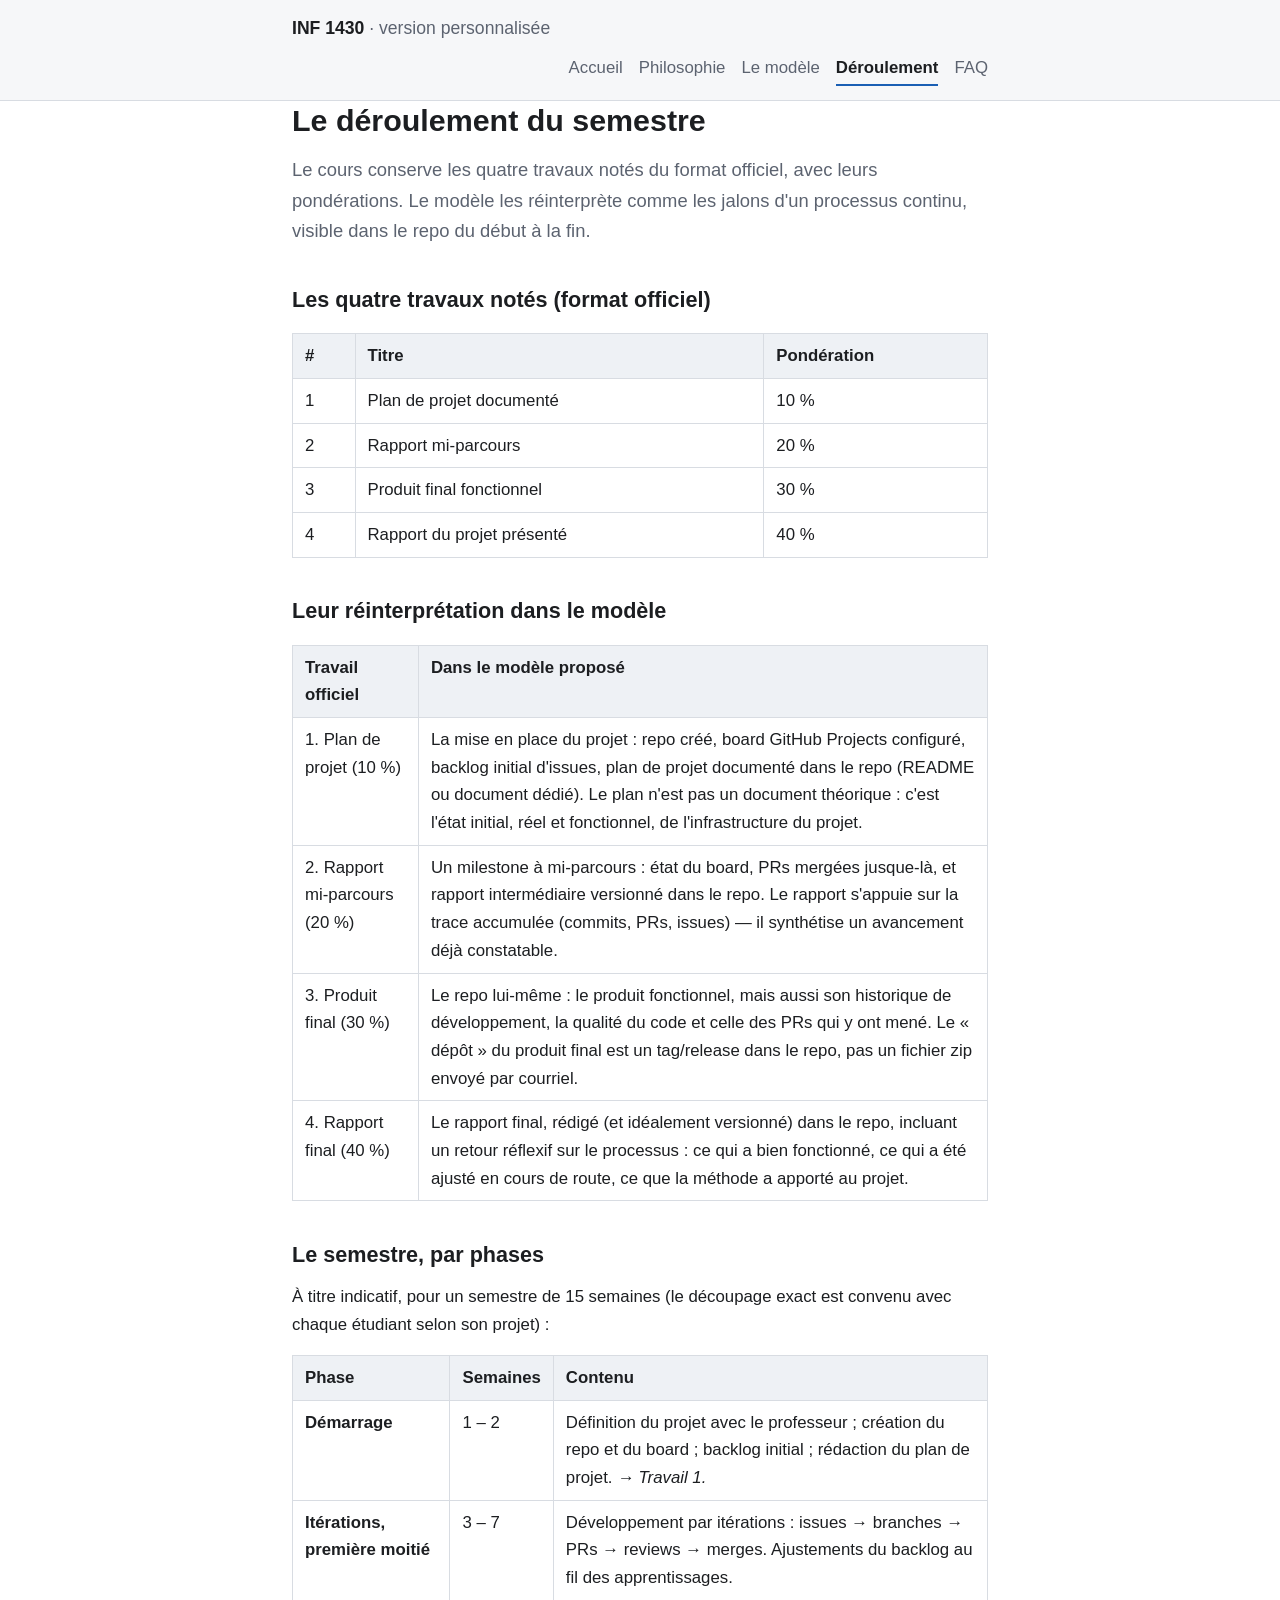
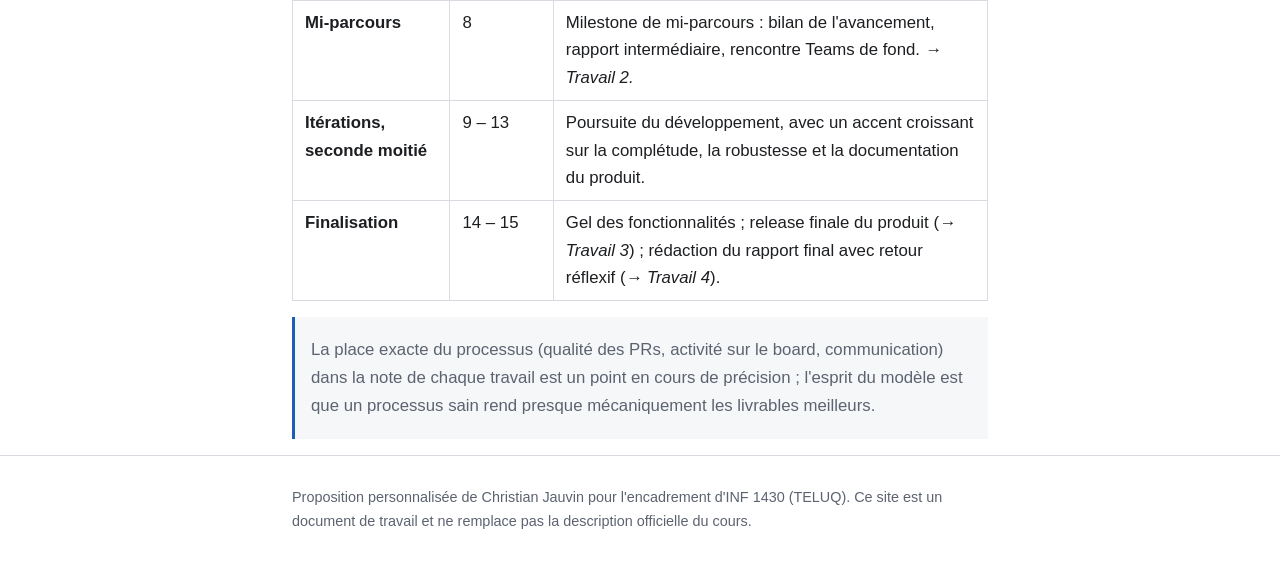
==== deroulement.html @ c61f6b23 "Squelette du site : plan de conception, 5 pages HTML et feuille de style Co-Authored-By: Claude Fabl" ====
<!DOCTYPE html>
<html lang="fr">
<head>
  <meta charset="utf-8">
  <meta name="viewport" content="width=device-width, initial-scale=1">
  <title>Déroulement — INF 1430, version personnalisée</title>
  <meta name="description" content="Le semestre pas à pas, et la correspondance entre les quatre travaux notés officiels et leur réinterprétation dans le modèle.">
  <link rel="stylesheet" href="style.css">
</head>
<body>

<header class="site-header">
  <div class="container">
    <a class="brand" href="index.html">INF 1430 <span>· version personnalisée</span></a>
    <nav>
      <a href="index.html">Accueil</a>
      <a href="philosophie.html">Philosophie</a>
      <a href="modele.html">Le modèle</a>
      <a href="deroulement.html" aria-current="page">Déroulement</a>
      <a href="faq.html">FAQ</a>
    </nav>
  </div>
</header>

<main class="container">

  <h1>Le déroulement du semestre</h1>

  <p class="lead">
    Le cours conserve les quatre travaux notés du format officiel, avec leurs
    pondérations. Le modèle les réinterprète comme les jalons d'un processus
    continu, visible dans le repo du début à la fin.
  </p>

  <h2>Les quatre travaux notés (format officiel)</h2>

  <div class="table-wrap">
    <table>
      <thead>
        <tr>
          <th>#</th>
          <th>Titre</th>
          <th>Pondération</th>
        </tr>
      </thead>
      <tbody>
        <tr><td>1</td><td>Plan de projet documenté</td><td>10 %</td></tr>
        <tr><td>2</td><td>Rapport mi-parcours</td><td>20 %</td></tr>
        <tr><td>3</td><td>Produit final fonctionnel</td><td>30 %</td></tr>
        <tr><td>4</td><td>Rapport du projet présenté</td><td>40 %</td></tr>
      </tbody>
    </table>
  </div>

  <h2>Leur réinterprétation dans le modèle</h2>

  <div class="table-wrap">
    <table>
      <thead>
        <tr>
          <th>Travail officiel</th>
          <th>Dans le modèle proposé</th>
        </tr>
      </thead>
      <tbody>
        <tr>
          <td>1. Plan de projet (10 %)</td>
          <td>La mise en place du projet : repo créé, board GitHub Projects
          configuré, backlog initial d'issues, plan de projet documenté dans
          le repo (README ou document dédié). Le plan n'est pas un document
          théorique : c'est l'état initial, réel et fonctionnel, de
          l'infrastructure du projet.</td>
        </tr>
        <tr>
          <td>2. Rapport mi-parcours (20 %)</td>
          <td>Un milestone à mi-parcours : état du board, PRs mergées jusque-là,
          et rapport intermédiaire versionné dans le repo. Le rapport
          s'appuie sur la trace accumulée (commits, PRs, issues) — il
          synthétise un avancement déjà constatable.</td>
        </tr>
        <tr>
          <td>3. Produit final (30 %)</td>
          <td>Le repo lui-même : le produit fonctionnel, mais aussi son
          historique de développement, la qualité du code et celle des PRs
          qui y ont mené. Le « dépôt » du produit final est un tag/release
          dans le repo, pas un fichier zip envoyé par courriel.</td>
        </tr>
        <tr>
          <td>4. Rapport final (40 %)</td>
          <td>Le rapport final, rédigé (et idéalement versionné) dans le repo,
          incluant un retour réflexif sur le processus : ce qui a bien
          fonctionné, ce qui a été ajusté en cours de route, ce que la
          méthode a apporté au projet.</td>
        </tr>
      </tbody>
    </table>
  </div>

  <h2>Le semestre, par phases</h2>

  <p>
    À titre indicatif, pour un semestre de 15 semaines (le découpage exact
    est convenu avec chaque étudiant selon son projet) :
  </p>

  <div class="table-wrap">
    <table>
      <thead>
        <tr>
          <th>Phase</th>
          <th>Semaines</th>
          <th>Contenu</th>
        </tr>
      </thead>
      <tbody>
        <tr>
          <td><strong>Démarrage</strong></td>
          <td>1 – 2</td>
          <td>Définition du projet avec le professeur ; création du repo et du
          board ; backlog initial ; rédaction du plan de projet.
          <em>→ Travail 1.</em></td>
        </tr>
        <tr>
          <td><strong>Itérations, première moitié</strong></td>
          <td>3 – 7</td>
          <td>Développement par itérations : issues → branches → PRs → reviews
          → merges. Ajustements du backlog au fil des apprentissages.</td>
        </tr>
        <tr>
          <td><strong>Mi-parcours</strong></td>
          <td>8</td>
          <td>Milestone de mi-parcours : bilan de l'avancement, rapport
          intermédiaire, rencontre Teams de fond.
          <em>→ Travail 2.</em></td>
        </tr>
        <tr>
          <td><strong>Itérations, seconde moitié</strong></td>
          <td>9 – 13</td>
          <td>Poursuite du développement, avec un accent croissant sur la
          complétude, la robustesse et la documentation du produit.</td>
        </tr>
        <tr>
          <td><strong>Finalisation</strong></td>
          <td>14 – 15</td>
          <td>Gel des fonctionnalités ; release finale du produit
          (<em>→ Travail 3</em>) ; rédaction du rapport final avec retour
          réflexif (<em>→ Travail 4</em>).</td>
        </tr>
      </tbody>
    </table>
  </div>

  <blockquote>
    <p>La place exacte du processus (qualité des PRs, activité sur le board,
    communication) dans la note de chaque travail est un point en cours de
    précision ; l'esprit du modèle est que un processus sain rend presque
    mécaniquement les livrables meilleurs.</p>
  </blockquote>

</main>

<footer class="site-footer">
  <div class="container">
    <p>Proposition personnalisée de Christian Jauvin pour l'encadrement
    d'INF 1430 (TELUQ). Ce site est un document de travail et ne remplace pas
    la description officielle du cours.</p>
  </div>
</footer>

</body>
</html>
---- style.css ----
/* INF 1430 — version personnalisée
   Feuille de style unique. Design sobre, lisible, responsive,
   thèmes clair/sombre via prefers-color-scheme. */

:root {
  --bg: #ffffff;
  --bg-alt: #f6f7f9;
  --text: #1c1e21;
  --text-muted: #5c6370;
  --accent: #1a5fb4;
  --accent-hover: #14487f;
  --border: #d8dce2;
  --table-header-bg: #eef1f5;
  color-scheme: light dark;
}

@media (prefers-color-scheme: dark) {
  :root {
    --bg: #16181d;
    --bg-alt: #1f2229;
    --text: #e4e6ea;
    --text-muted: #9aa1ad;
    --accent: #6ea8e8;
    --accent-hover: #9cc3f0;
    --border: #343943;
    --table-header-bg: #262a33;
  }
}

* {
  box-sizing: border-box;
}

body {
  margin: 0;
  font-family: -apple-system, BlinkMacSystemFont, "Segoe UI", Roboto,
    "Helvetica Neue", Arial, sans-serif;
  font-size: 1.05rem;
  line-height: 1.65;
  color: var(--text);
  background: var(--bg);
}

.container {
  max-width: 46rem;
  margin: 0 auto;
  padding: 0 1.25rem;
}

/* ---------- En-tête et navigation ---------- */

.site-header {
  border-bottom: 1px solid var(--border);
  background: var(--bg-alt);
}

.site-header .container {
  display: flex;
  flex-wrap: wrap;
  align-items: baseline;
  gap: 0.5rem 1.5rem;
  padding-top: 0.9rem;
  padding-bottom: 0.9rem;
}

.brand {
  font-weight: 700;
  font-size: 1.1rem;
  text-decoration: none;
  color: var(--text);
  white-space: nowrap;
}

.brand span {
  font-weight: 400;
  color: var(--text-muted);
}

.site-header nav {
  display: flex;
  flex-wrap: wrap;
  gap: 0.25rem 1rem;
  margin-left: auto;
}

.site-header nav a {
  text-decoration: none;
  color: var(--text-muted);
  padding: 0.15rem 0;
}

.site-header nav a:hover {
  color: var(--accent);
}

.site-header nav a[aria-current="page"] {
  color: var(--text);
  font-weight: 600;
  border-bottom: 2px solid var(--accent);
}

/* ---------- Contenu ---------- */

main {
  padding: 2.5rem 1.25rem 3rem;
}

h1 {
  font-size: 1.9rem;
  line-height: 1.25;
  margin: 0 0 1rem;
}

h2 {
  font-size: 1.35rem;
  margin: 2.2rem 0 0.6rem;
}

h3 {
  font-size: 1.1rem;
  margin: 1.6rem 0 0.4rem;
}

p {
  margin: 0.7rem 0;
}

a {
  color: var(--accent);
}

a:hover {
  color: var(--accent-hover);
}

ul,
ol {
  padding-left: 1.4rem;
}

li {
  margin: 0.35rem 0;
}

.lead {
  font-size: 1.15rem;
  color: var(--text-muted);
}

blockquote {
  margin: 1rem 0;
  padding: 0.5rem 1rem;
  border-left: 3px solid var(--accent);
  background: var(--bg-alt);
  color: var(--text-muted);
}

code {
  font-family: ui-monospace, SFMono-Regular, Menlo, Consolas, monospace;
  font-size: 0.9em;
  background: var(--bg-alt);
  border: 1px solid var(--border);
  border-radius: 4px;
  padding: 0.1em 0.35em;
}

/* ---------- Tableaux ---------- */

.table-wrap {
  overflow-x: auto;
  margin: 1rem 0;
}

table {
  border-collapse: collapse;
  width: 100%;
}

th,
td {
  border: 1px solid var(--border);
  padding: 0.5rem 0.75rem;
  text-align: left;
  vertical-align: top;
}

th {
  background: var(--table-header-bg);
}

/* ---------- Cartes (piliers en page d'accueil) ---------- */

.cards {
  display: grid;
  grid-template-columns: repeat(auto-fit, minmax(15rem, 1fr));
  gap: 1rem;
  margin: 1.5rem 0;
  padding: 0;
  list-style: none;
}

.cards li {
  margin: 0;
  padding: 1rem 1.1rem;
  border: 1px solid var(--border);
  border-radius: 8px;
  background: var(--bg-alt);
}

.cards h3 {
  margin: 0 0 0.4rem;
}

.cards p {
  margin: 0;
  color: var(--text-muted);
  font-size: 0.95rem;
}

/* ---------- FAQ ---------- */

details {
  border: 1px solid var(--border);
  border-radius: 8px;
  padding: 0.6rem 1rem;
  margin: 0.6rem 0;
  background: var(--bg-alt);
}

summary {
  font-weight: 600;
  cursor: pointer;
}

/* ---------- Pied de page ---------- */

.site-footer {
  border-top: 1px solid var(--border);
  color: var(--text-muted);
  font-size: 0.9rem;
}

.site-footer .container {
  padding-top: 1.2rem;
  padding-bottom: 1.6rem;
}
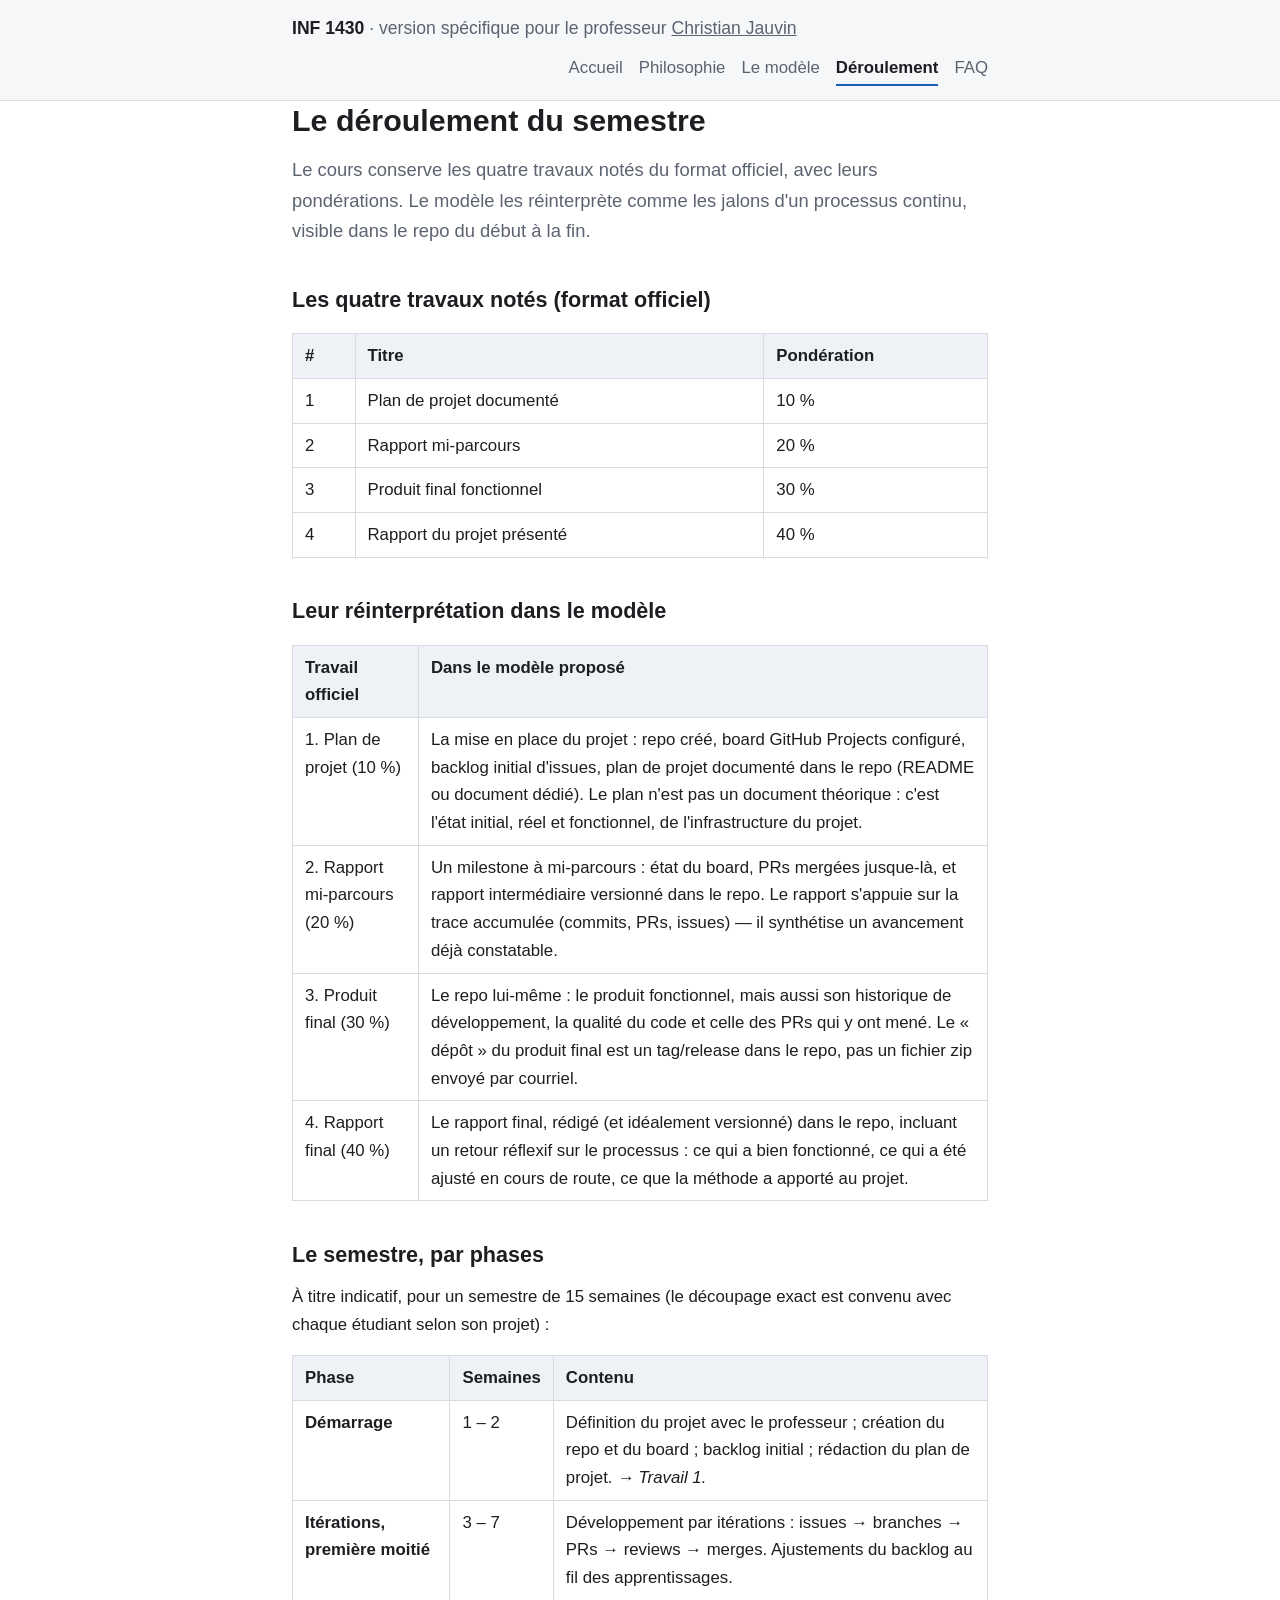
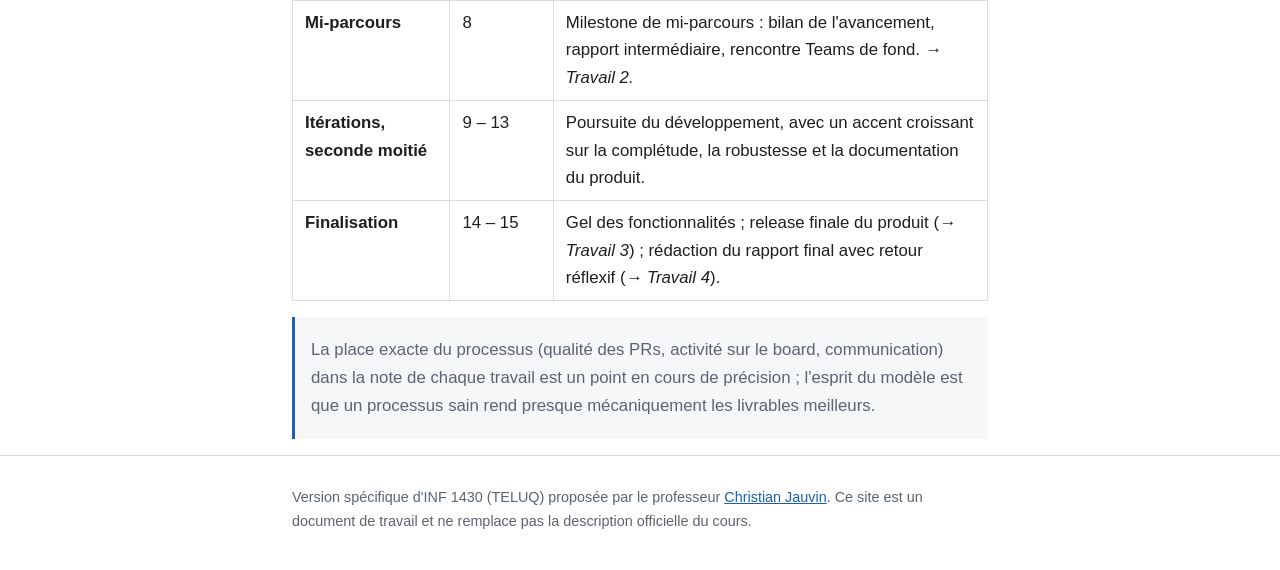
==== commit 3a2a13a4: "Remplace « version personnalisée » par « version spécifique pour le professeur Christian Jauvin » av" ====
--- a/deroulement.html
+++ b/deroulement.html
@@ -3,7 +3,7 @@
 <head>
   <meta charset="utf-8">
   <meta name="viewport" content="width=device-width, initial-scale=1">
-  <title>Déroulement — INF 1430, version personnalisée</title>
+  <title>Déroulement — INF 1430, version spécifique pour le professeur Christian Jauvin</title>
   <meta name="description" content="Le semestre pas à pas, et la correspondance entre les quatre travaux notés officiels et leur réinterprétation dans le modèle.">
   <link rel="stylesheet" href="style.css">
 </head>
@@ -11,7 +11,7 @@
 
 <header class="site-header">
   <div class="container">
-    <a class="brand" href="index.html">INF 1430 <span>· version personnalisée</span></a>
+    <p class="brand"><a href="index.html">INF 1430</a> <span>· version spécifique pour le professeur <a href="https://www.teluq.ca/communaute/corps-professoral/cjauvin">Christian Jauvin</a></span></p>
     <nav>
       <a href="index.html">Accueil</a>
       <a href="philosophie.html">Philosophie</a>
@@ -161,9 +161,10 @@
 
 <footer class="site-footer">
   <div class="container">
-    <p>Proposition personnalisée de Christian Jauvin pour l'encadrement
-    d'INF 1430 (TELUQ). Ce site est un document de travail et ne remplace pas
-    la description officielle du cours.</p>
+    <p>Version spécifique d'INF 1430 (TELUQ) proposée par le professeur
+    <a href="https://www.teluq.ca/communaute/corps-professoral/cjauvin">Christian Jauvin</a>.
+    Ce site est un document de travail et ne remplace pas la description
+    officielle du cours.</p>
   </div>
 </footer>
 
--- a/style.css
+++ b/style.css
@@ -64,16 +64,27 @@
 }
 
 .brand {
+  margin: 0;
   font-weight: 700;
   font-size: 1.1rem;
+}
+
+.brand > a {
   text-decoration: none;
   color: var(--text);
-  white-space: nowrap;
 }
 
 .brand span {
   font-weight: 400;
   color: var(--text-muted);
+}
+
+.brand span a {
+  color: inherit;
+}
+
+.brand span a:hover {
+  color: var(--accent);
 }
 
 .site-header nav {
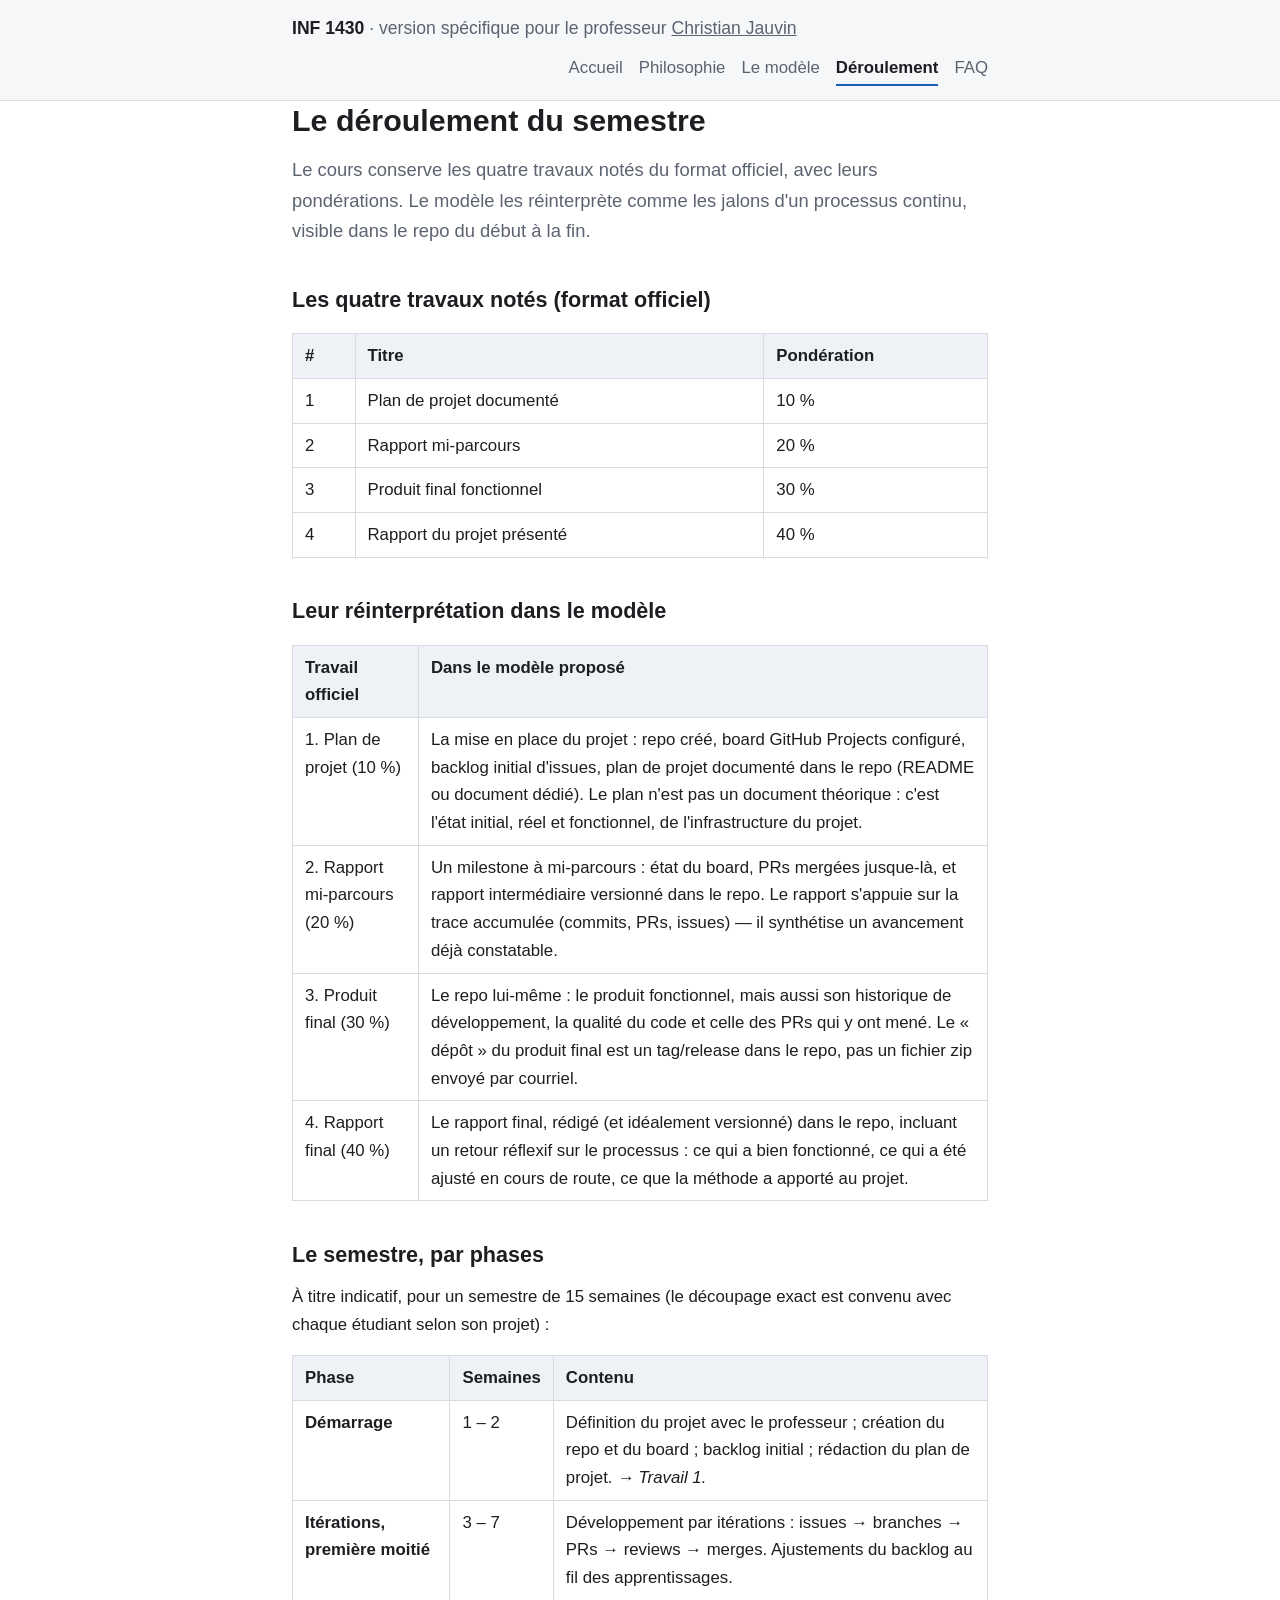
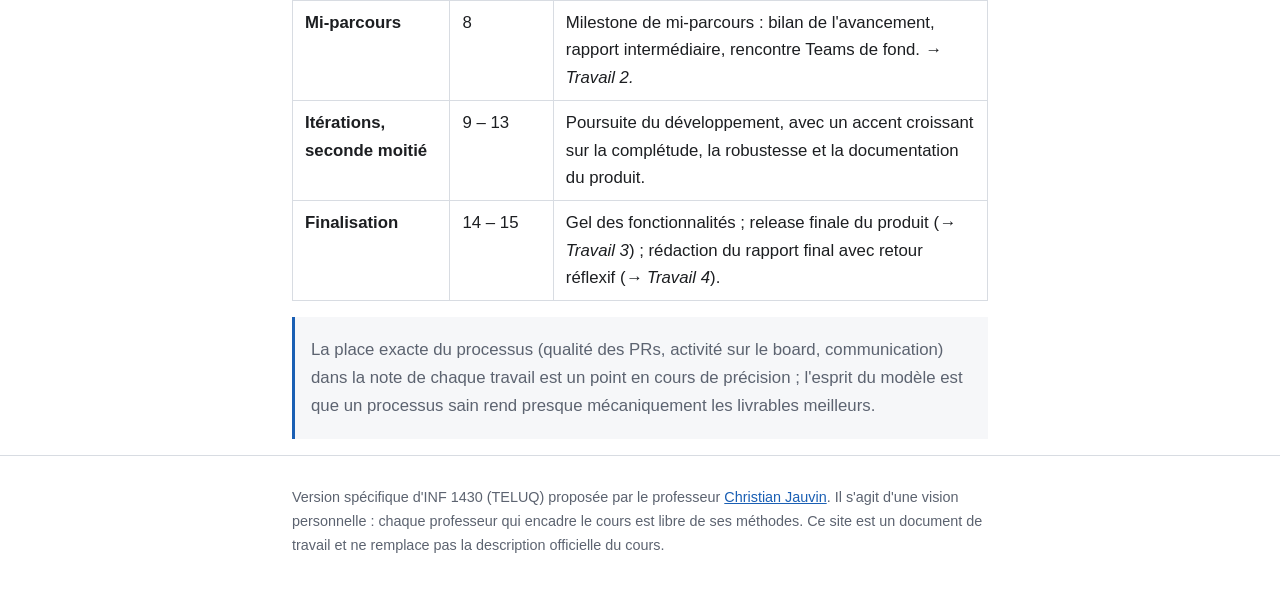
==== commit c9758a9a: "Précise que le modèle est la vision personnelle du professeur ; chaque professeur encadrant INF 1430" ====
--- a/deroulement.html
+++ b/deroulement.html
@@ -163,8 +163,9 @@
   <div class="container">
     <p>Version spécifique d'INF 1430 (TELUQ) proposée par le professeur
     <a href="https://www.teluq.ca/communaute/corps-professoral/cjauvin">Christian Jauvin</a>.
-    Ce site est un document de travail et ne remplace pas la description
-    officielle du cours.</p>
+    Il s'agit d'une vision personnelle : chaque professeur qui encadre le
+    cours est libre de ses méthodes. Ce site est un document de travail et ne
+    remplace pas la description officielle du cours.</p>
   </div>
 </footer>
 
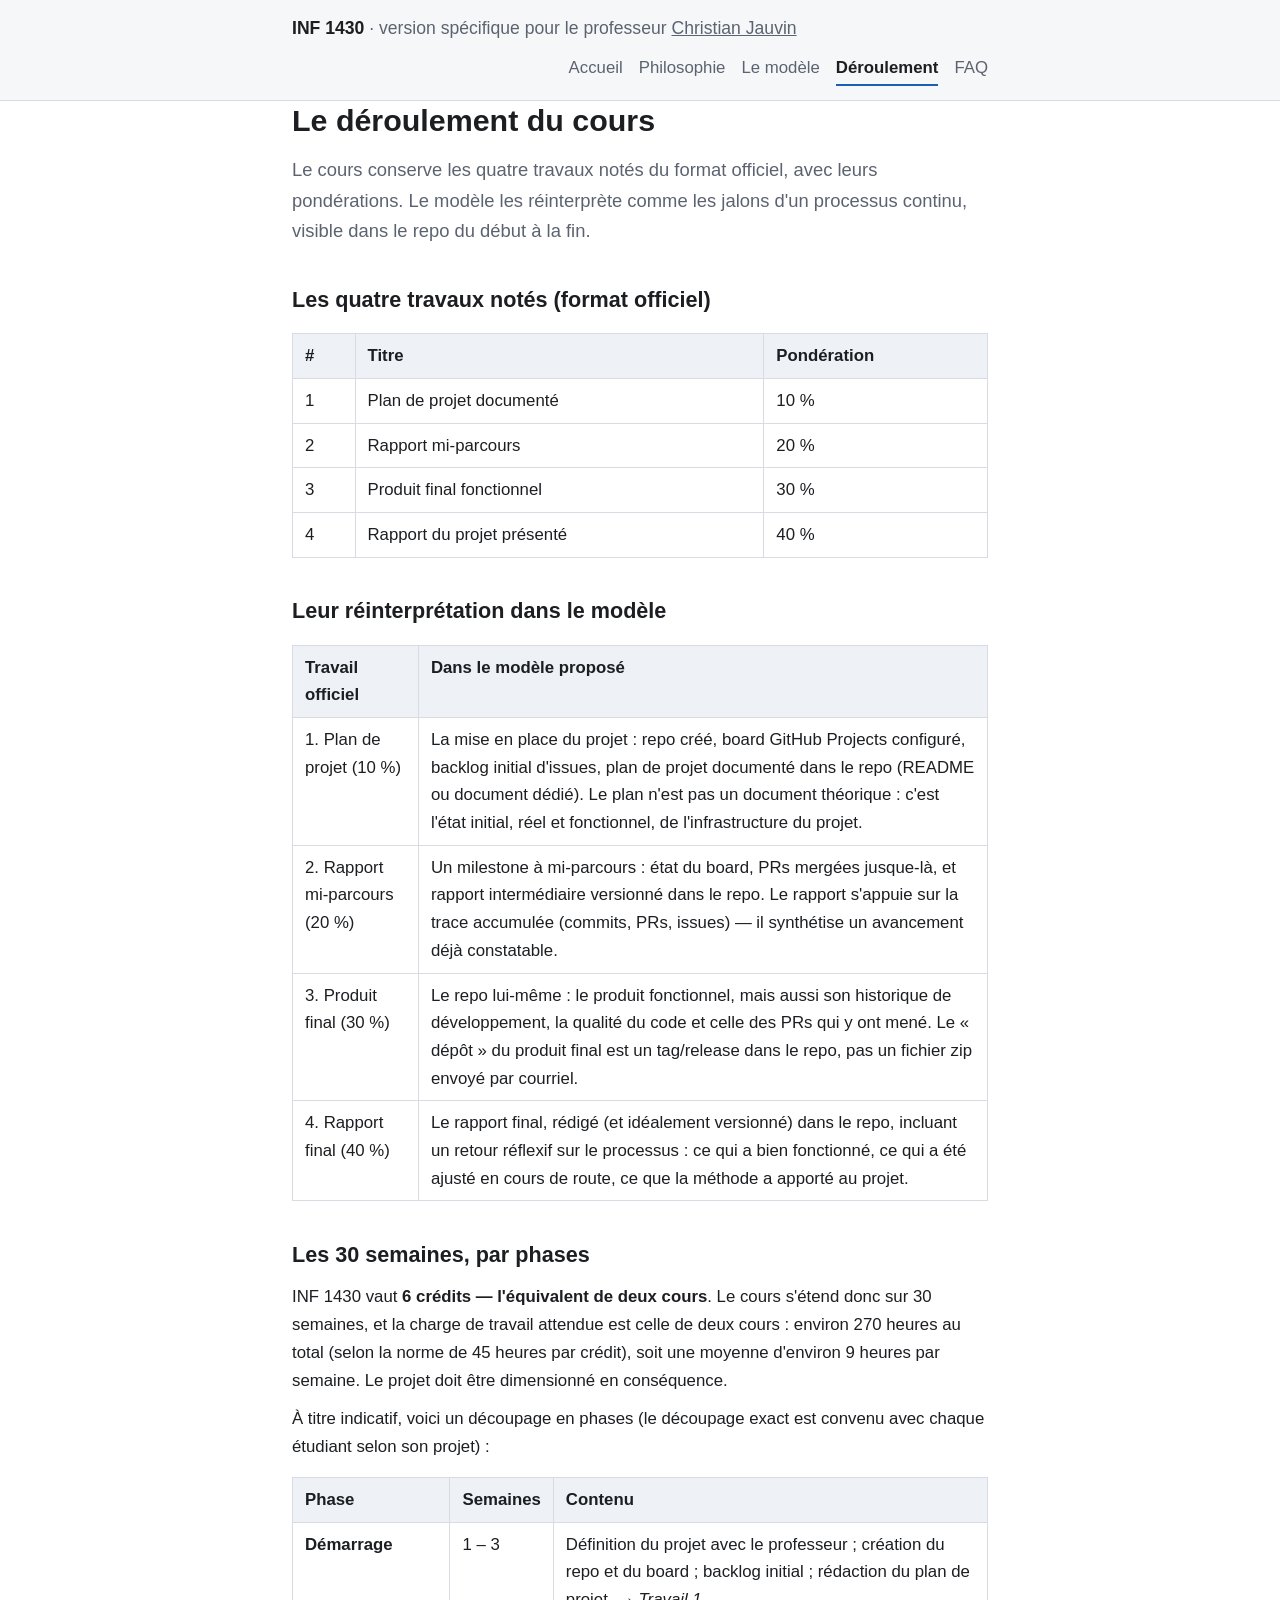
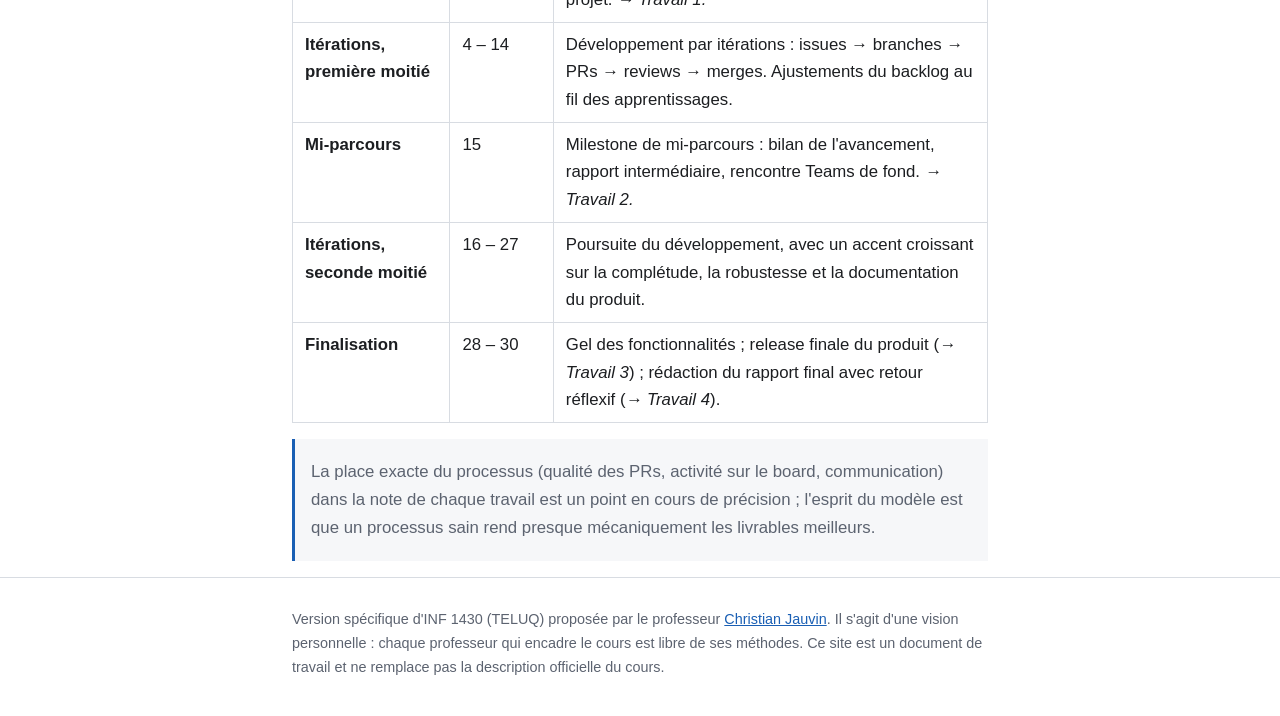
==== commit 068b40ef: "Corrige la durée du cours (30 semaines, pas 15) et mentionne la charge de travail de 6 crédits (deux" ====
--- a/deroulement.html
+++ b/deroulement.html
@@ -4,7 +4,7 @@
   <meta charset="utf-8">
   <meta name="viewport" content="width=device-width, initial-scale=1">
   <title>Déroulement — INF 1430, version spécifique pour le professeur Christian Jauvin</title>
-  <meta name="description" content="Le semestre pas à pas, et la correspondance entre les quatre travaux notés officiels et leur réinterprétation dans le modèle.">
+  <meta name="description" content="Les 30 semaines du cours pas à pas, et la correspondance entre les quatre travaux notés officiels et leur réinterprétation dans le modèle.">
   <link rel="stylesheet" href="style.css">
 </head>
 <body>
@@ -24,7 +24,7 @@
 
 <main class="container">
 
-  <h1>Le déroulement du semestre</h1>
+  <h1>Le déroulement du cours</h1>
 
   <p class="lead">
     Le cours conserve les quatre travaux notés du format officiel, avec leurs
@@ -96,11 +96,19 @@
     </table>
   </div>
 
-  <h2>Le semestre, par phases</h2>
+  <h2>Les 30 semaines, par phases</h2>
 
   <p>
-    À titre indicatif, pour un semestre de 15 semaines (le découpage exact
-    est convenu avec chaque étudiant selon son projet) :
+    INF 1430 vaut <strong>6 crédits — l'équivalent de deux cours</strong>. Le
+    cours s'étend donc sur 30 semaines, et la charge de travail attendue est
+    celle de deux cours : environ 270 heures au total (selon la norme de
+    45 heures par crédit), soit une moyenne d'environ 9 heures par semaine.
+    Le projet doit être dimensionné en conséquence.
+  </p>
+
+  <p>
+    À titre indicatif, voici un découpage en phases (le découpage exact est
+    convenu avec chaque étudiant selon son projet) :
   </p>
 
   <div class="table-wrap">
@@ -115,33 +123,33 @@
       <tbody>
         <tr>
           <td><strong>Démarrage</strong></td>
-          <td>1 – 2</td>
+          <td>1 – 3</td>
           <td>Définition du projet avec le professeur ; création du repo et du
           board ; backlog initial ; rédaction du plan de projet.
           <em>→ Travail 1.</em></td>
         </tr>
         <tr>
           <td><strong>Itérations, première moitié</strong></td>
-          <td>3 – 7</td>
+          <td>4 – 14</td>
           <td>Développement par itérations : issues → branches → PRs → reviews
           → merges. Ajustements du backlog au fil des apprentissages.</td>
         </tr>
         <tr>
           <td><strong>Mi-parcours</strong></td>
-          <td>8</td>
+          <td>15</td>
           <td>Milestone de mi-parcours : bilan de l'avancement, rapport
           intermédiaire, rencontre Teams de fond.
           <em>→ Travail 2.</em></td>
         </tr>
         <tr>
           <td><strong>Itérations, seconde moitié</strong></td>
-          <td>9 – 13</td>
+          <td>16 – 27</td>
           <td>Poursuite du développement, avec un accent croissant sur la
           complétude, la robustesse et la documentation du produit.</td>
         </tr>
         <tr>
           <td><strong>Finalisation</strong></td>
-          <td>14 – 15</td>
+          <td>28 – 30</td>
           <td>Gel des fonctionnalités ; release finale du produit
           (<em>→ Travail 3</em>) ; rédaction du rapport final avec retour
           réflexif (<em>→ Travail 4</em>).</td>
